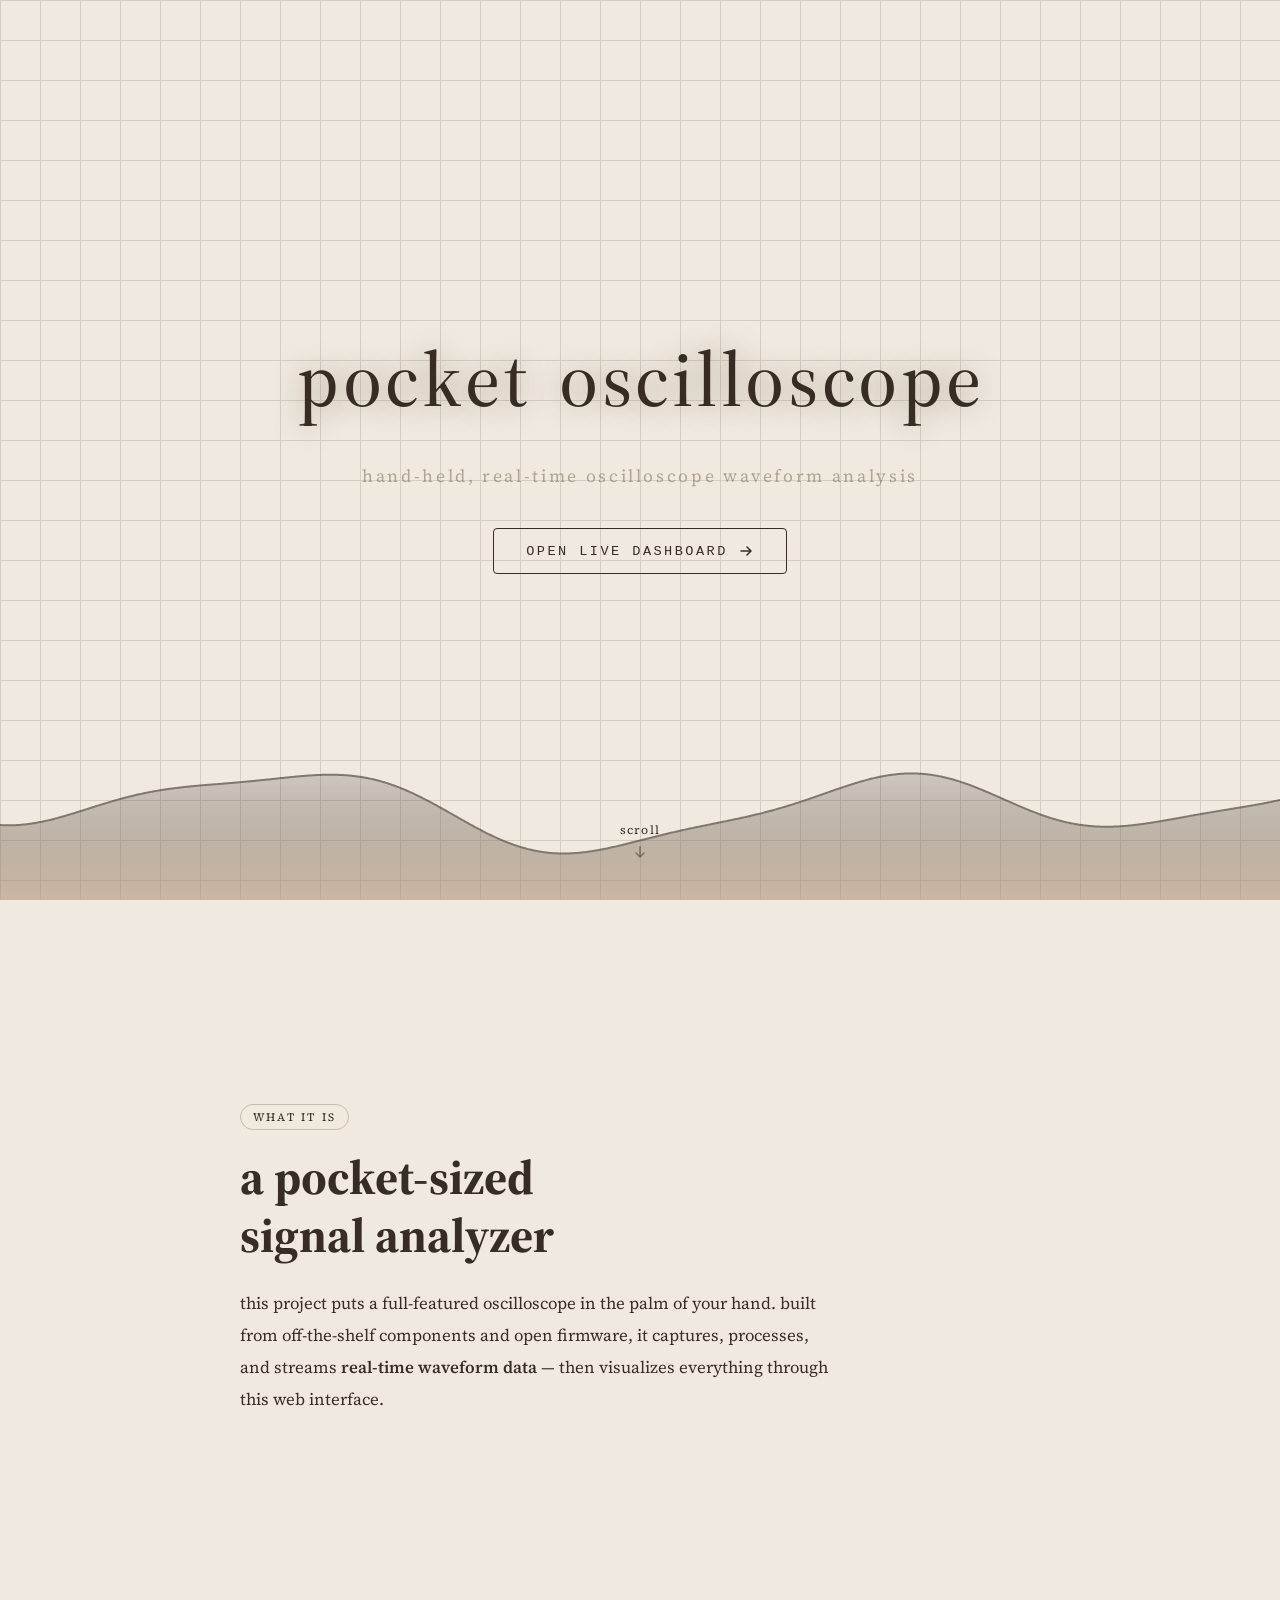
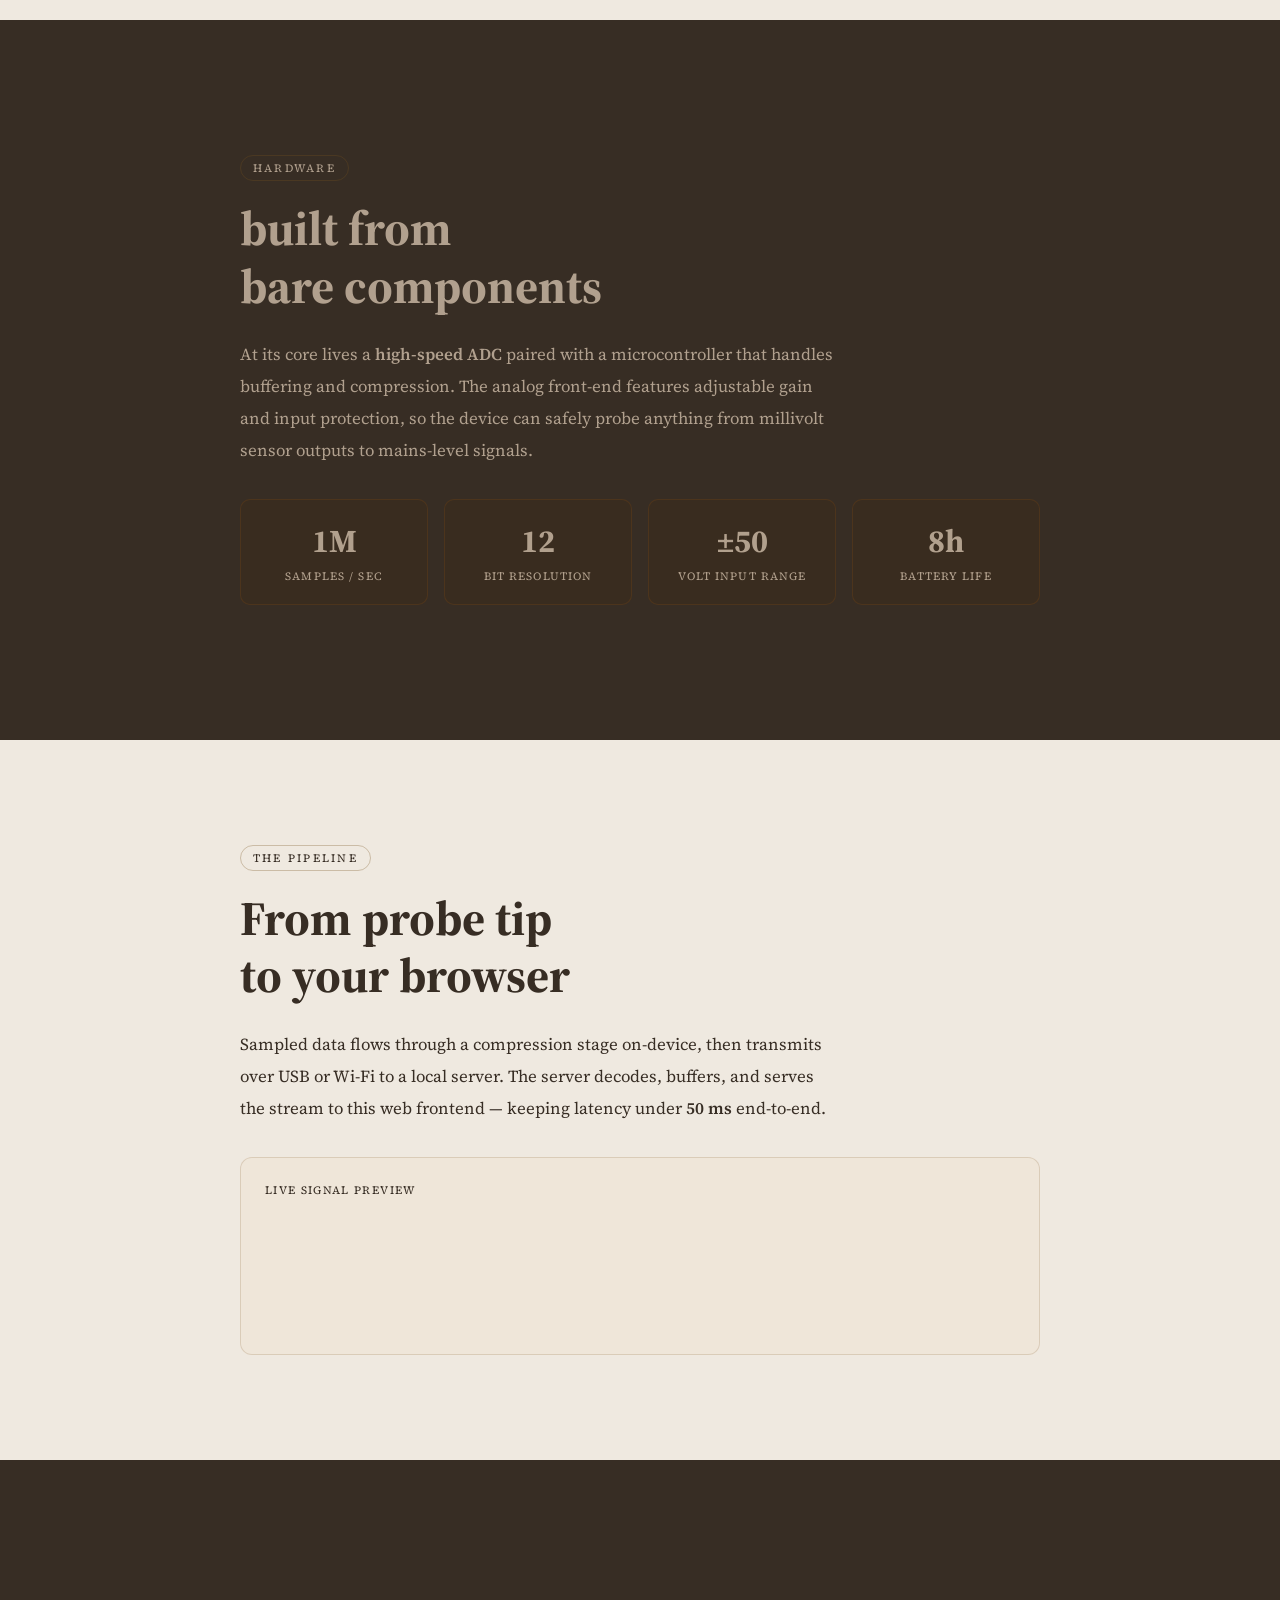
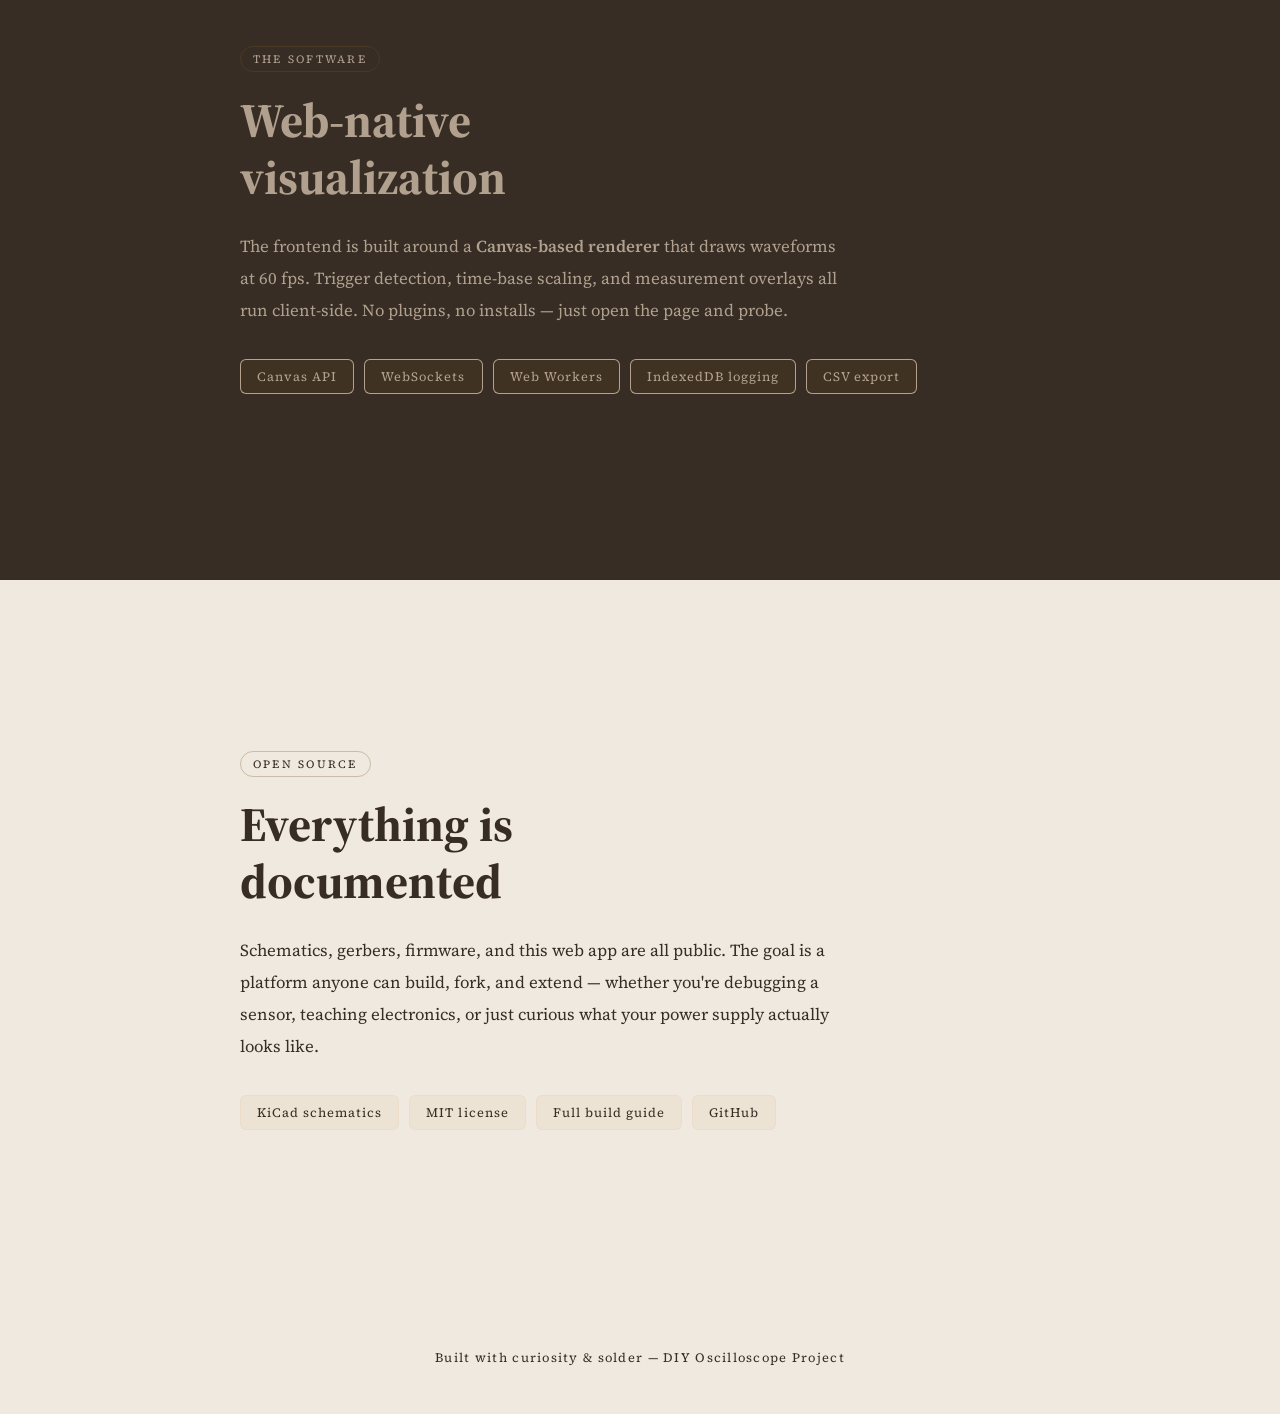
==== index.html @ 2f1b2434 "Initial commit" ====
<!DOCTYPE html>
<html lang="en">
<head>
<meta charset="UTF-8" />
<meta name="viewport" content="width=device-width, initial-scale=1.0" />
<title>DIY Oscilloscope</title>
<link rel="stylesheet" href="style.css">
<link rel="preconnect" href="https://fonts.googleapis.com">
<link rel="preconnect" href="https://fonts.gstatic.com" crossorigin>
<link href="https://fonts.googleapis.com/css2?family=Gilda+Display&family=Source+Serif+4:ital,opsz,wght@0,8..60,200..900;1,8..60,200..900&display=swap" rel="stylesheet">
</head>
<body>

<!-- ═══════ HERO ═══════ -->
<section id="hero">
  <div id="wavy-title"></div>
  <p class="hero-sub">hand-held, real-time oscilloscope waveform analysis</p>

  <a href="oscilloscope_dashboard.html" class="cta-btn">
    Open live dashboard
    <svg width="16" height="16" viewBox="0 0 16 16" fill="none">
      <path d="M3 8h10M9 4l4 4-4 4" stroke="currentColor" stroke-width="1.5" stroke-linecap="round" stroke-linejoin="round"/>
    </svg>
  </a>

  <div class="scroll-hint">
    <span>scroll</span>
    <svg width="16" height="16" viewBox="0 0 16 16" fill="none">
      <path d="M8 3v10M4 9l4 4 4-4" stroke="#372d24" stroke-width="1.5" stroke-linecap="round" stroke-linejoin="round"/>
    </svg>
  </div>

  <canvas id="waveform-canvas"></canvas>
</section>

<!-- ═══════ SECTIONS ═══════ -->
<div id="content">

  <section class="section">
    <div class="section-inner">
      <div class="reveal">
        <span class="tag">What it is</span>
        <h2 class="section-title">a pocket-sized<br><span>signal analyzer</span></h2>
        <p class="section-body">
          this project puts a full-featured oscilloscope in the palm of your hand.
          built from off-the-shelf components and open firmware, it captures, processes,
          and streams <strong>real-time waveform data</strong> — then visualizes everything
          through this web interface.
        </p>
      </div>
    </div>
  </section>

  <section class="section">
    <div class="section-inner">
      <div class="reveal">
        <span style="color: rgba(237, 217, 196, 0.672);" class="tag">hardware</span>
        <h2 style="color: rgba(237, 217, 196, 0.672);" class="section-title">built from<br><span>bare components</span></h2>
        <p style="color: rgba(237, 217, 196, 0.672);" class="section-body">
          At its core lives a <strong>high-speed ADC</strong> paired with a microcontroller
          that handles buffering and compression. The analog front-end features adjustable
          gain and input protection, so the device can safely probe anything from millivolt
          sensor outputs to mains-level signals.
        </p>
      </div>
      <div class="stats reveal" style="transition-delay: 0.1s;">
        <div class="stat">
          <span class="stat-value">1M</span>
          <span style="color: rgba(237, 217, 196, 0.672);" class="stat-label">Samples / sec</span>
        </div>
        <div class="stat">
          <span class="stat-value">12</span>
          <span style="color: rgba(237, 217, 196, 0.672);" class="stat-label">Bit resolution</span>
        </div>
        <div class="stat">
          <span class="stat-value">±50</span>
          <span style="color: rgba(237, 217, 196, 0.672);" class="stat-label">Volt input range</span>
        </div>
        <div class="stat">
          <span class="stat-value">8h</span>
          <span style="color: rgba(237, 217, 196, 0.672);" class="stat-label">Battery life</span>
        </div>
      </div>
    </div>
  </section>

  <section class="section">
    <div class="section-inner">
      <div class="reveal">
        <span class="tag">The pipeline</span>
        <h2 class="section-title">From probe tip<br><span>to your browser</span></h2>
        <p class="section-body">
          Sampled data flows through a compression stage on-device, then transmits over
          USB or Wi-Fi to a local server. The server decodes, buffers, and serves the
          stream to this web frontend — keeping latency under <strong>50 ms</strong>
          end-to-end.
        </p>
      </div>
      <div class="diagram reveal" style="transition-delay: 0.1s;">
        <div class="diagram-label">live signal preview</div>
        <canvas id="preview-canvas" height="120"></canvas>
      </div>
    </div>
  </section>

  <section class="section">
    <div class="section-inner">
      <div class="reveal">
        <span style="color: rgba(237, 217, 196, 0.672);" class="tag">The software</span>
        <h2 style="color: rgba(237, 217, 196, 0.672);" class="section-title">Web-native<br><span>visualization</span></h2>
        <p style="color: rgba(237, 217, 196, 0.672);" class="section-body">
          The frontend is built around a <strong>Canvas-based renderer</strong> that
          draws waveforms at 60 fps. Trigger detection, time-base scaling, and
          measurement overlays all run client-side. No plugins, no installs — just
          open the page and probe.
        </p>
      </div>
      <div class="chips reveal" style="transition-delay: 0.12s;">
        <span style="color: rgba(237, 217, 196, 0.672);" class="chip">Canvas API</span>
        <span style="color: rgba(237, 217, 196, 0.672);" class="chip">WebSockets</span>
        <span style="color: rgba(237, 217, 196, 0.672);" class="chip">Web Workers</span>
        <span style="color: rgba(237, 217, 196, 0.672);" class="chip">IndexedDB logging</span>
        <span style="color: rgba(237, 217, 196, 0.672);" class="chip">CSV export</span>
      </div>
    </div>
  </section>

  <section class="section">
    <div class="section-inner">
      <div class="reveal">
        <span class="tag">Open source</span>
        <h2 class="section-title">Everything is<br><span>documented</span></h2>
        <p class="section-body">
          Schematics, gerbers, firmware, and this web app are all public.
          The goal is a platform anyone can build, fork, and extend — whether
          you're debugging a sensor, teaching electronics, or just curious
          what your power supply actually looks like.
        </p>
      </div>
      <div class="chips reveal" style="transition-delay: 0.12s;">
        <span class="chip">KiCad schematics</span>
        <span class="chip">MIT license</span>
        <span class="chip">Full build guide</span>
        <span class="chip">GitHub</span>
      </div>
    </div>
  </section>

</div>

<footer>
  <p>Built with curiosity &amp; solder — <span>DIY Oscilloscope Project</span></p>
</footer>

<script>
// ── WAVY TITLE ──
const title = "pocket oscilloscope";
const container = document.getElementById('wavy-title');
let delay = 0;
for (const ch of title) {
  const span = document.createElement('span');
  if (ch === ' ') {
    span.className = 'wave-char space';
  } else {
    span.className = 'wave-char';
    span.textContent = ch;
    span.style.animationDelay = delay + 's';
    delay += 0.07;
  }
  container.appendChild(span);
}

// ── HERO WAVEFORM ──
(function() {
  const canvas = document.getElementById('waveform-canvas');
  const ctx = canvas.getContext('2d');
  let t = 0;

  function resize() {
    canvas.width = canvas.offsetWidth * devicePixelRatio;
    canvas.height = canvas.offsetHeight * devicePixelRatio;
    ctx.scale(devicePixelRatio, devicePixelRatio);
  }
  resize();
  window.addEventListener('resize', resize);

  function drawHeroWave() {
    const w = canvas.offsetWidth;
    const h = canvas.offsetHeight;
    ctx.clearRect(0, 0, w, h);

    // gradient fade from transparent top to color
    const grad = ctx.createLinearGradient(0, 0, 0, h);
    grad.addColorStop(0, 'transparent');
    grad.addColorStop(1, '#b4977b');

    ctx.beginPath();
    for (let x = 0; x <= w; x++) {
      const prog = x / w;
      const y = h * 0.45
        + Math.sin(prog * 14 + t) * h * 0.18
        + Math.sin(prog * 5 - t * 0.7) * h * 0.10
        + Math.sin(prog * 30 + t * 1.3) * h * 0.04;
      x === 0 ? ctx.moveTo(x, y) : ctx.lineTo(x, y);
    }
    ctx.lineTo(w, h);
    ctx.lineTo(0, h);
    ctx.closePath();
    ctx.fillStyle = grad;
    ctx.fill();

    ctx.beginPath();
    for (let x = 0; x <= w; x++) {
      const prog = x / w;
      const y = h * 0.45
        + Math.sin(prog * 14 + t) * h * 0.18
        + Math.sin(prog * 5 - t * 0.7) * h * 0.10
        + Math.sin(prog * 30 + t * 1.3) * h * 0.04;
      x === 0 ? ctx.moveTo(x, y) : ctx.lineTo(x, y);
    }
    ctx.strokeStyle = '#372d24';
    ctx.lineWidth = 2;
    ctx.stroke();

    t += 0.018;
    requestAnimationFrame(drawHeroWave);
  }
  drawHeroWave();
})();

// ── PREVIEW CANVAS ──
(function() {
  const canvas = document.getElementById('preview-canvas');
  if (!canvas) return;
  const ctx = canvas.getContext('2d');
  let t = 0;

  function resize() {
    canvas.width = canvas.offsetWidth * devicePixelRatio;
    canvas.height = canvas.offsetHeight * devicePixelRatio;
    ctx.scale(devicePixelRatio, devicePixelRatio);
  }

  const ro = new ResizeObserver(resize);
  ro.observe(canvas);
  resize();

  function drawPreview() {
    const w = canvas.offsetWidth;
    const h = canvas.offsetHeight;
    ctx.clearRect(0, 0, w, h);

    // grid lines
    ctx.strokeStyle = 'rgba(0,255,200,0.08)';
    ctx.lineWidth = 1;
    for (let i = 1; i < 4; i++) {
      ctx.beginPath(); ctx.moveTo(0, h * i / 4); ctx.lineTo(w, h * i / 4); ctx.stroke();
    }
    for (let i = 1; i < 8; i++) {
      ctx.beginPath(); ctx.moveTo(w * i / 8, 0); ctx.lineTo(w * i / 8, h); ctx.stroke();
    }

    // main trace
    ctx.beginPath();
    for (let x = 0; x <= w; x++) {
      const p = x / w;
      const y = h / 2 + Math.sin(p * 20 + t) * h * 0.35
               + Math.sin(p * 7 + t * 0.5) * h * 0.1;
      x === 0 ? ctx.moveTo(x, y) : ctx.lineTo(x, y);
    }
    ctx.strokeStyle = '#372d24';
    ctx.lineWidth = 1.5;
    ctx.shadowColor = '#665341';
    ctx.shadowBlur = 6;
    ctx.stroke();
    ctx.shadowBlur = 0;

    // second trace (trigger)
    ctx.beginPath();
    for (let x = 0; x <= w; x++) {
      const p = x / w;
      const y = h / 2 + Math.cos(p * 20 + t + 1) * h * 0.2;
      x === 0 ? ctx.moveTo(x, y) : ctx.lineTo(x, y);
    }
    ctx.strokeStyle = '#372d24';
    ctx.lineWidth = 1;
    ctx.stroke();

    t += 0.025;
    requestAnimationFrame(drawPreview);
  }
  drawPreview();
})();

// ── INTERSECTION OBSERVER for scroll reveals ──
const reveals = document.querySelectorAll('.reveal');
const io = new IntersectionObserver((entries) => {
  entries.forEach(e => {
    if (e.isIntersecting) {
      e.target.classList.add('visible');
      io.unobserve(e.target);
    }
  });
}, { threshold: 0.15 });
reveals.forEach(el => io.observe(el));
</script>
</body>
</html>
---- style.css ----
* { margin: 0; padding: 0; box-sizing: border-box; }

  :root {
    --bg: #efe9e0;
    --surface: #372d24;
    --accent: #372d24;
    --accent2: #372d24;
    --text: #372d24;
    --muted: #372d24;
    --grid: #d4cdc2;
  }

  body {
    background: var(--bg);
    color: var(--text);
    font-family: 'Source Serif 4', serif;
    overflow-x: hidden;
    scroll-behavior: smooth;
  }

  /* ── HERO ── */
  #hero {
    height: 100vh;
    display: flex;
    flex-direction: column;
    align-items: center;
    justify-content: center;
    position: relative;
    overflow: hidden;
  }

  #hero::before {
    content: '';
    position: absolute;
    inset: 0;
    background-image:
      linear-gradient(var(--grid) 1px, transparent 1px),
      linear-gradient(90deg, var(--grid) 1px, transparent 1px);
    background-size: 40px 40px;
    animation: gridPulse 4s ease-in-out infinite;
  }

  @keyframes gridPulse {
    0%, 100% { opacity: 0.5; }
    50% { opacity: 1; }
  }

  /* ── WAVY TITLE ── */
  #wavy-title {
    position: relative;
    z-index: 2;
    display: flex;
    flex-wrap: wrap;
    justify-content: center;
    gap: 0 2px;
    max-width: 900px;
    padding: 0 2rem;
  }

  .wave-char {
    display: inline-block;
    font-size: clamp(2rem, 6vw, 5rem);
    font-weight: 500;
    letter-spacing: 0.02em;
    color: var(--accent);
    text-shadow: 0 0 30px rgba(87, 59, 25, 0.4);
    animation: waveFloat 2.5s ease-in-out infinite;
    will-change: transform;
  }

  .wave-char.space { width: clamp(1rem, 2vw, 2rem); }

  @keyframes waveFloat {
    0%, 100% { transform: translateY(0px); }
    50%       { transform: translateY(-14px); }
  }

  .hero-sub {
    position: relative;
    z-index: 2;
    margin-top: 2rem;
    font-size: clamp(0.85rem, 2vw, 1.1rem);
    color: rgba(87, 59, 25, 0.4);
    letter-spacing: 0.15em;
  }

  .scroll-hint {
    position: absolute;
    bottom: 2.5rem;
    z-index: 2;
    display: flex;
    flex-direction: column;
    align-items: center;
    gap: 6px;
    color: var(--muted);
    font-size: 0.75rem;
    letter-spacing: 0.1em;
    animation: bounce 2s ease-in-out infinite;
  }

  .scroll-hint svg { opacity: 0.5; }

  @keyframes bounce {
    0%, 100% { transform: translateY(0); }
    50%       { transform: translateY(6px); }
  }

  /* ── LIVE WAVEFORM CANVAS ── */
  #waveform-canvas {
    position: absolute;
    bottom: 0;
    left: 0;
    width: 100%;
    height: 180px;
    z-index: 1;
    opacity: 0.6;
  }

  /* ── SCROLL SECTIONS ── */
  #content {
    position: relative;
    z-index: 2;
  }

  .section {
    min-height: 80vh;
    display: flex;
    align-items: center;
    justify-content: center;
    padding: 6rem 2rem;
    position: relative;
  }

  .section:nth-child(even) { background: var(--surface); }

  .section-inner {
    max-width: 800px;
    width: 100%;
  }

  /* ── REVEAL ELEMENTS ── */
  .reveal {
    opacity: 0;
    transform: translateY(48px);
    transition: opacity 0.7s cubic-bezier(.2,.8,.2,1), transform 0.7s cubic-bezier(.2,.8,.2,1);
  }

  .reveal.visible {
    opacity: 1;
    transform: translateY(0);
  }

  .tag {
    display: inline-block;
    font-size: 0.7rem;
    letter-spacing: 0.2em;
    text-transform: uppercase;
    color: var(--accent);
    border: 1px solid rgba(121, 84, 32, 0.3);
    padding: 4px 12px;
    border-radius: 100px;
    margin-bottom: 1.2rem;
  }

  .section-title {
    font-size: clamp(1.8rem, 4vw, 3rem);
    font-weight: 700;
    line-height: 1.2;
    margin-bottom: 1.5rem;

  }


  .section-body {
    font-size: 1.05rem;
    line-height: 1.9;
    max-width: 600px;
  }

  .section-body strong { color: '#efe9e0'; font-weight: 600; }

  /* ── FEATURE CHIPS ── */
  .chips {
    display: flex;
    flex-wrap: wrap;
    gap: 10px;
    margin-top: 2rem;
  }

  .chip {
    background: rgba(203, 138, 47, 0.06);
    border: 1px solid rgba(237, 217, 196, 0.672);
    color: '#efe9e0';
    font-size: 0.8rem;
    letter-spacing: 0.08em;
    padding: 8px 16px;
    border-radius: 6px;
    transition: background 0.2s;
  }

  .chip:hover { background: rgba(150, 59, 9, 0.12); }

  /* ── SIGNAL DIAGRAM ── */
  .diagram {
    width: 100%;
    border: 1px solid rgba(103, 59, 6, 0.15);
    border-radius: 12px;
    overflow: hidden;
    margin-top: 2rem;
    background: rgba(255, 149, 0, 0.03);
    padding: 1.5rem;
  }

  .diagram canvas {
    width: 100%;
    height: 120px;
    display: block;
  }

  .diagram-label {
    font-size: 0.7rem;
    letter-spacing: 0.12em;
    color: var(--muted);
    text-transform: uppercase;
    margin-bottom: 0.8rem;
  }

  /* ── STATS ROW ── */
  .stats {
    display: grid;
    grid-template-columns: repeat(auto-fit, minmax(150px, 1fr));
    gap: 1rem;
    margin-top: 2rem;
  }

  .stat {
    background:  rgba(74, 43, 8, 0.15);
    border: 1px solid rgba(187, 104, 9, 0.15);
    border-radius: 10px;
    padding: 1.2rem;
    text-align: center;
  }

  .stat-value {
    font-size: 2rem;
    font-weight: 700;
    color: rgba(237, 217, 196, 0.672);
    display: block;
  }

  .stat-label {
    font-size: 0.7rem;
    color: var(--muted);
    letter-spacing: 0.1em;
    text-transform: uppercase;
    margin-top: 4px;
  }

  .cta-btn {
    position: relative;
    z-index: 2;
    margin-top: 2.5rem;
    display: inline-flex;
    align-items: center;
    gap: 10px;
    background: transparent;
    border: 1px solid var(--accent);
    color: var(--accent);
    font-family: 'Courier New', monospace;
    font-size: 0.85rem;
    letter-spacing: 0.18em;
    text-transform: uppercase;
    padding: 14px 32px;
    border-radius: 4px;
    cursor: pointer;
    text-decoration: none;
    transition: background 0.2s, color 0.2s, box-shadow 0.2s;
  }
  .cta-btn:hover {
    background: var(--accent);
    color: #0a0a0f;
    box-shadow: 0 0 24px rgba(0,255,200,0.35);
  }
  .cta-btn svg { transition: transform 0.2s; }
  .cta-btn:hover svg { transform: translateX(4px); }
 

  /* ── FOOTER ── */
  footer {
    text-align: center;
    padding: 3rem 2rem;
    color: var(--muted);
    font-size: 0.8rem;
    letter-spacing: 0.1em;
    border-top: 1px solid rgba(255,255,255,0.05);
  }

  footer span { color: var(--accent); }
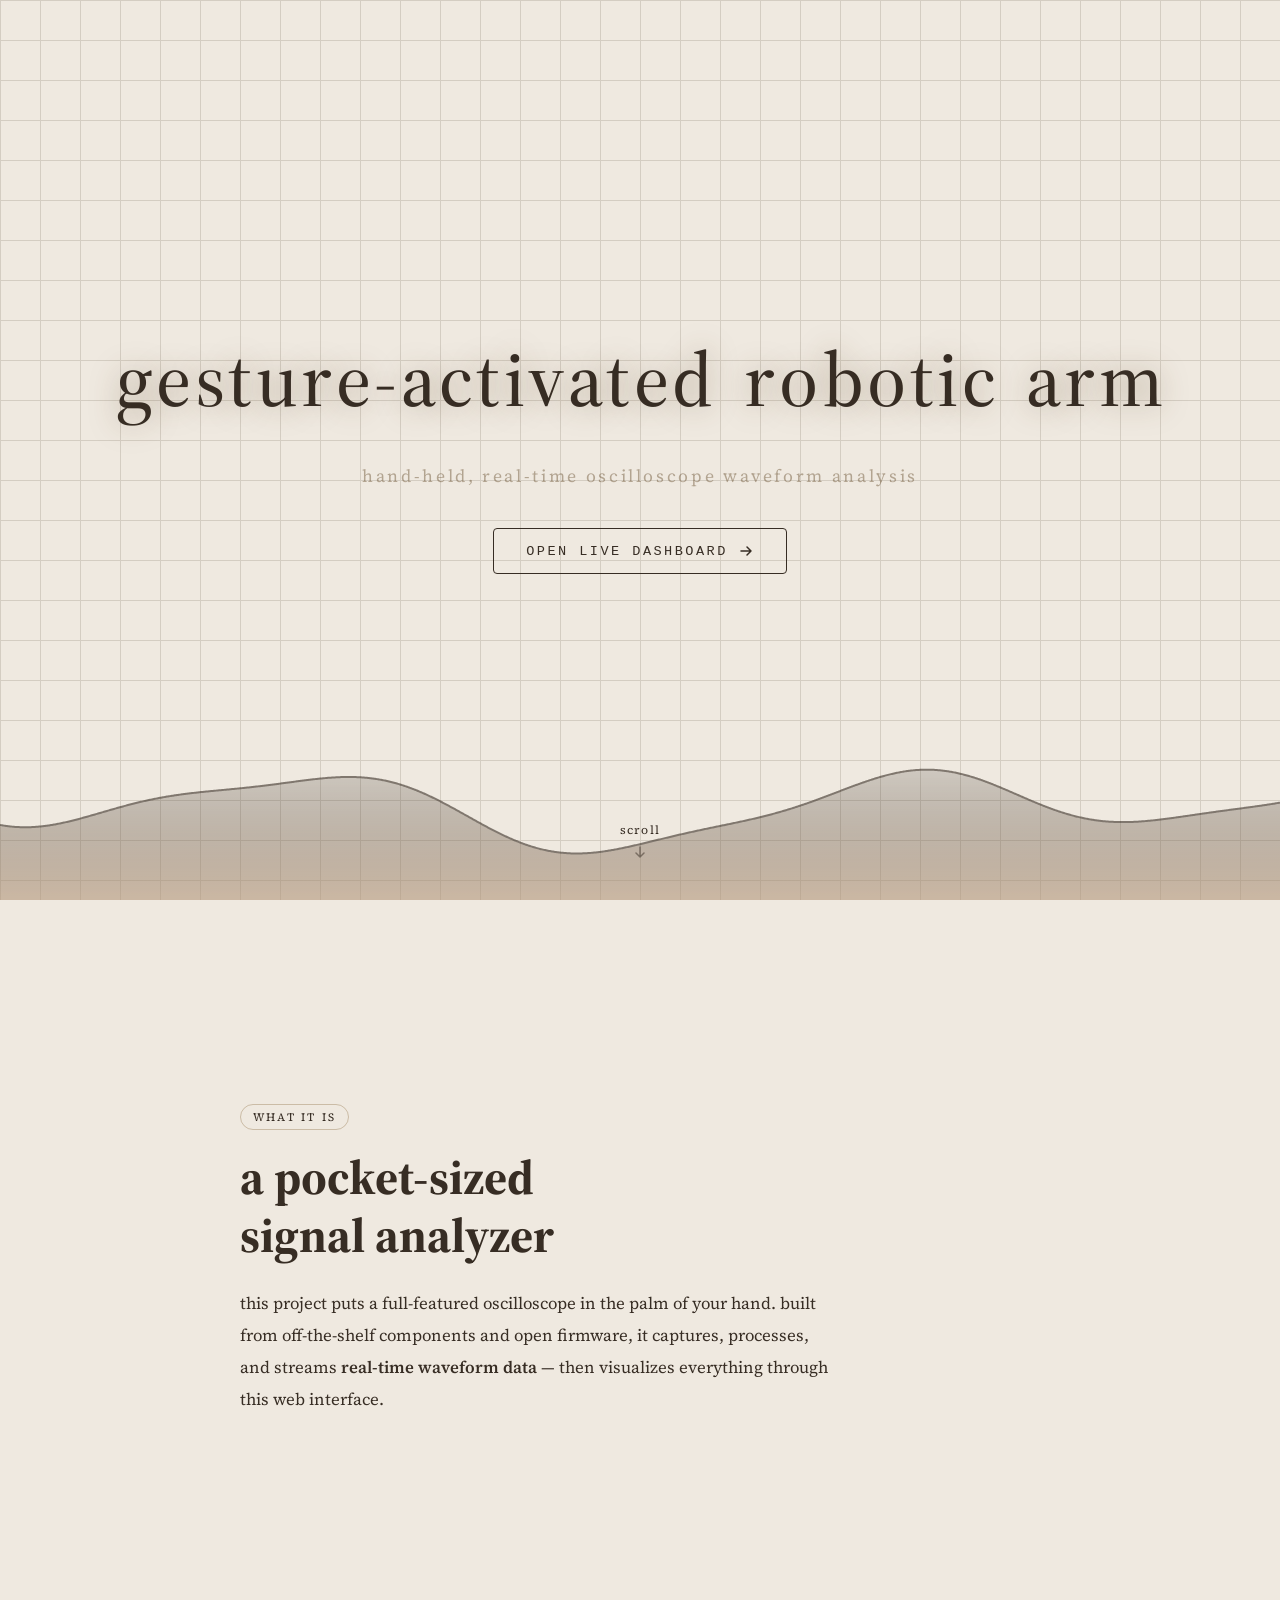
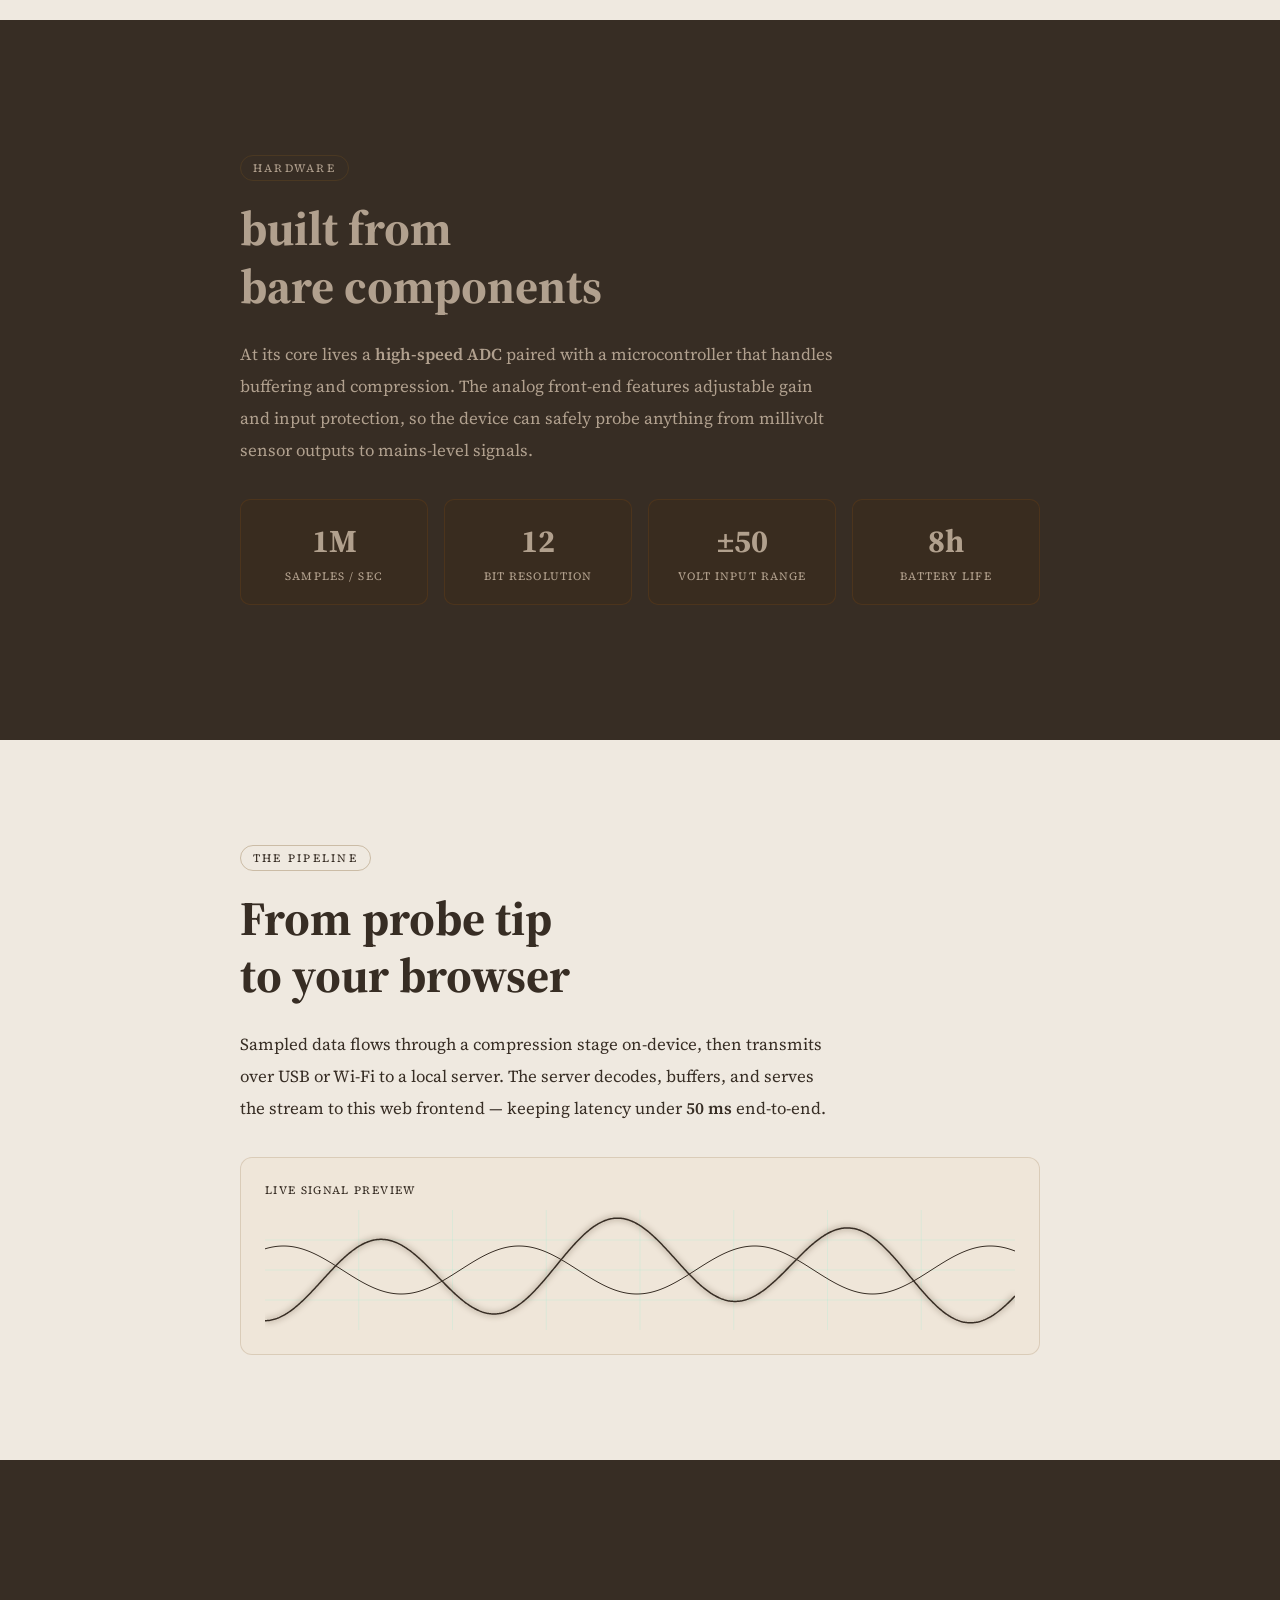
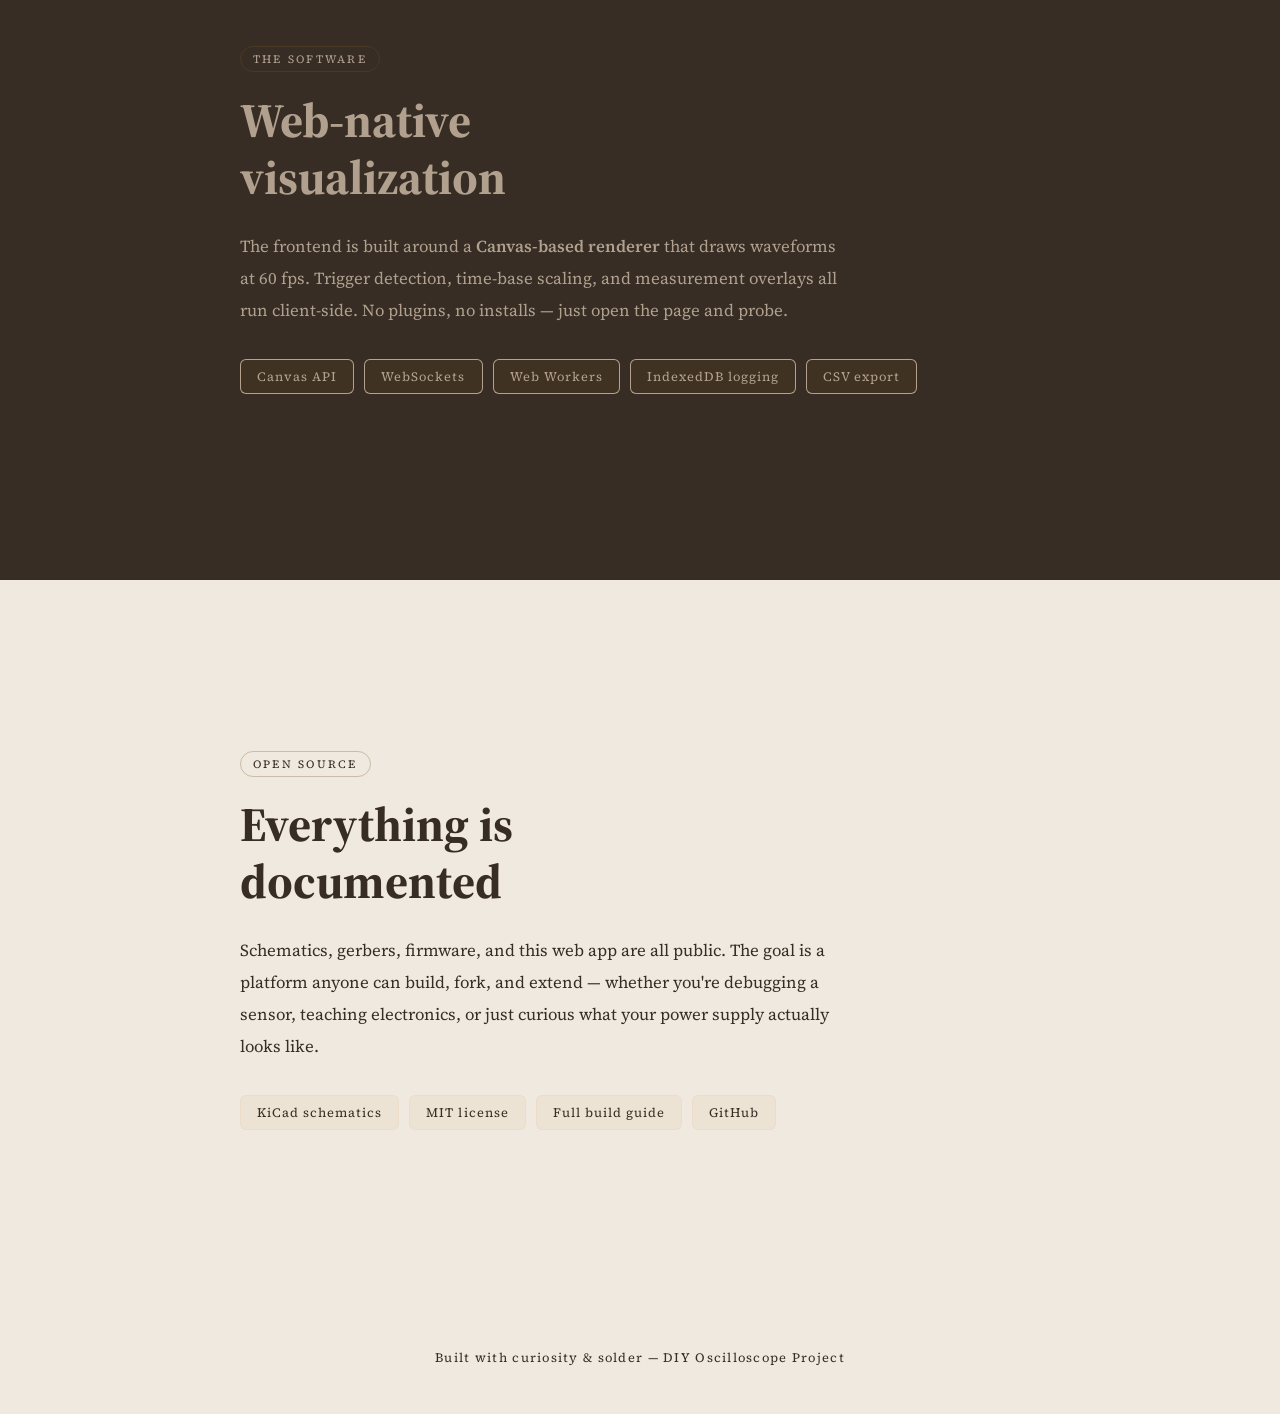
==== commit 1b7c6d53: "robotic arm" ====
--- a/index.html
+++ b/index.html
@@ -16,7 +16,7 @@
   <div id="wavy-title"></div>
   <p class="hero-sub">hand-held, real-time oscilloscope waveform analysis</p>
 
-  <a href="oscilloscope_dashboard.html" class="cta-btn">
+  <a href="dashboard.html" class="cta-btn">
     Open live dashboard
     <svg width="16" height="16" viewBox="0 0 16 16" fill="none">
       <path d="M3 8h10M9 4l4 4-4 4" stroke="currentColor" stroke-width="1.5" stroke-linecap="round" stroke-linejoin="round"/>
@@ -154,7 +154,7 @@
 
 <script>
 // ── WAVY TITLE ──
-const title = "pocket oscilloscope";
+const title = "gesture-activated robotic arm";
 const container = document.getElementById('wavy-title');
 let delay = 0;
 for (const ch of title) {
--- a/style.css
+++ b/style.css
@@ -53,7 +53,7 @@
     flex-wrap: wrap;
     justify-content: center;
     gap: 0 2px;
-    max-width: 900px;
+    max-width: 1200px;
     padding: 0 2rem;
   }
 
